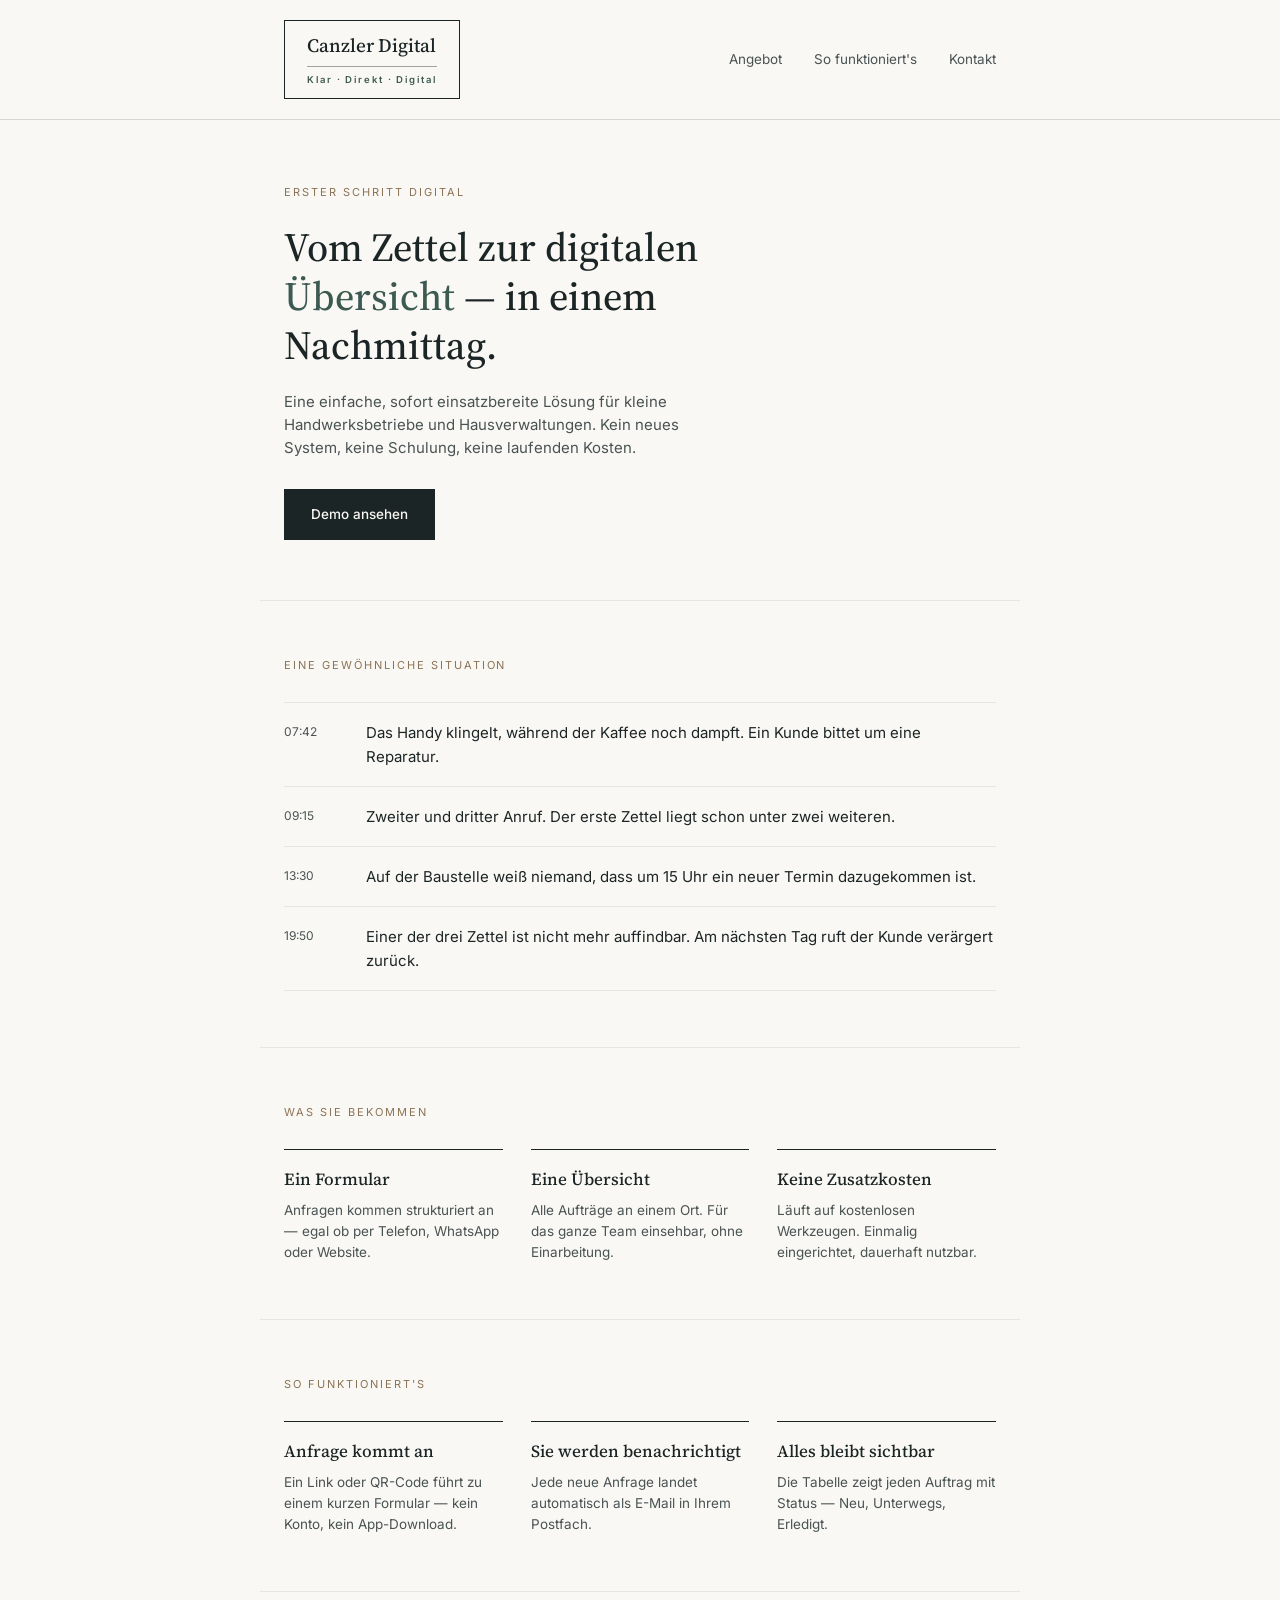
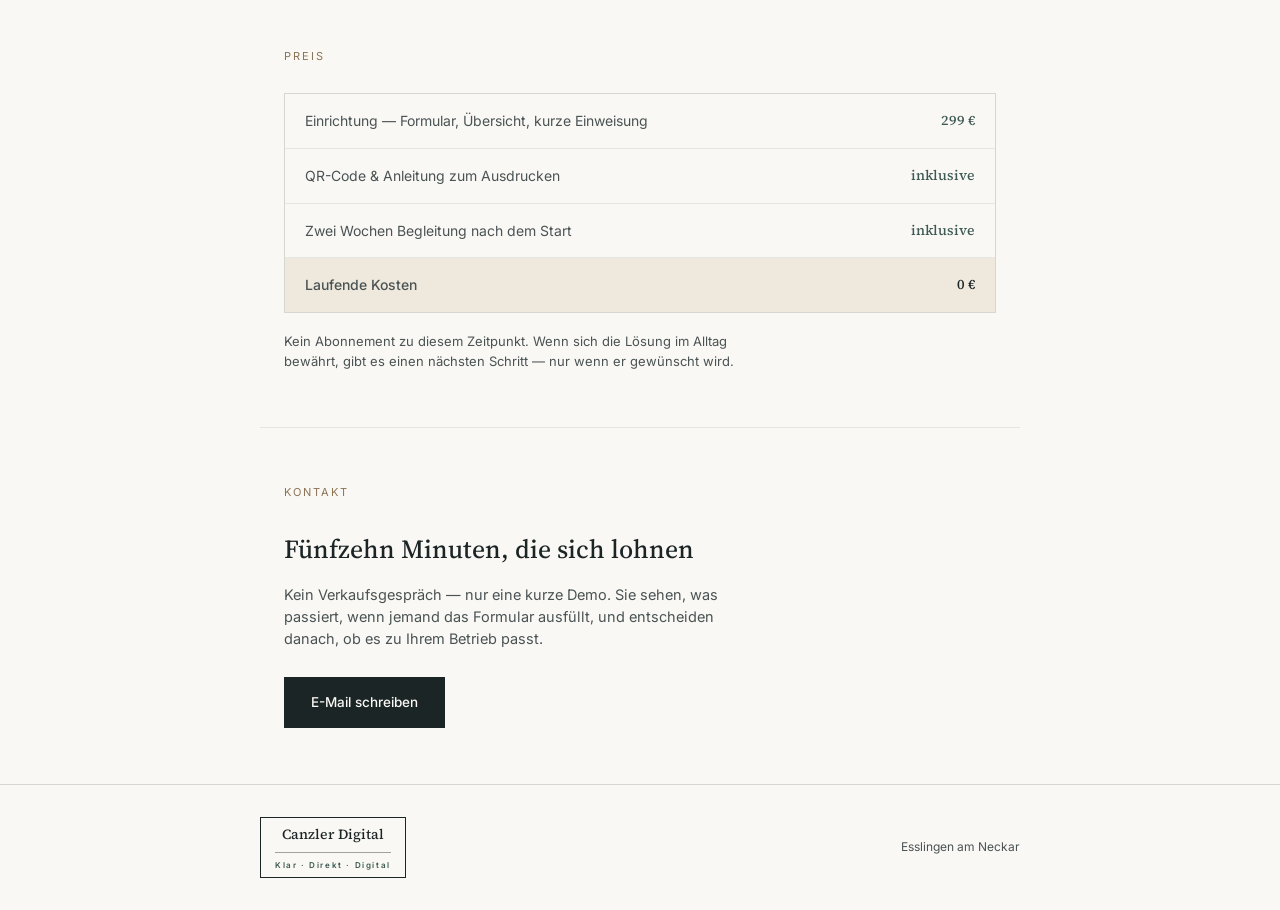
==== index.html @ 54c387e0 "Initial commit: static Canzler Digital website" ====
<!DOCTYPE html>
<html lang="de">
<head>
<meta charset="UTF-8">
<meta name="viewport" content="width=device-width, initial-scale=1.0">
<meta name="description" content="Canzler Digital — ein digitales Auftragsbuch für kleine Handwerksbetriebe und Hausverwaltungen. Eingerichtet in einem Nachmittag, ohne neue Software.">
<title>Canzler Digital — Vom Zettel zur digitalen Übersicht</title>
<link rel="preconnect" href="https://fonts.googleapis.com">
<link rel="preconnect" href="https://fonts.gstatic.com" crossorigin>
<link href="https://fonts.googleapis.com/css2?family=Source+Serif+4:opsz,wght@8..60,400;8..60,500;8..60,600&family=Inter:wght@400;500;600&display=swap" rel="stylesheet">
<link rel="stylesheet" href="style.css">
</head>
<body>

<header class="site-header">
  <div class="header-inner">
    <a href="#top" class="lockup" aria-label="Canzler Digital — Startseite">
      <span class="lockup-name">Canzler Digital</span>
      <span class="lockup-rule"></span>
      <span class="lockup-claim">Klar · Direkt · Digital</span>
    </a>

    <button class="menu-toggle" aria-expanded="false" aria-controls="primary-nav" aria-label="Menü öffnen">
      <span></span><span></span><span></span>
    </button>

    <nav id="primary-nav" class="primary-nav">
      <a href="#angebot">Angebot</a>
      <a href="#funktion">So funktioniert's</a>
      <a href="#kontakt">Kontakt</a>
    </nav>
  </div>
</header>

<main id="top">

  <!-- HERO -->
  <section class="hero">
    <p class="eyebrow">Erster Schritt Digital</p>
    <h1>Vom Zettel zur digitalen <em>Übersicht</em> — in einem Nachmittag.</h1>
    <p class="hero-lead">Eine einfache, sofort einsatzbereite Lösung für kleine Handwerksbetriebe und Hausverwaltungen. Kein neues System, keine Schulung, keine laufenden Kosten.</p>
    <a href="#kontakt" class="btn-primary">Demo ansehen</a>
  </section>

  <!-- PROBLEM SZENE -->
  <section class="scenes" aria-label="Eine gewöhnliche Situation ohne digitale Übersicht">
    <p class="section-label">Eine gewöhnliche Situation</p>
    <div class="scene">
      <span class="scene-time">07:42</span>
      <p>Das Handy klingelt, während der Kaffee noch dampft. Ein Kunde bittet um eine Reparatur.</p>
    </div>
    <div class="scene">
      <span class="scene-time">09:15</span>
      <p>Zweiter und dritter Anruf. Der erste Zettel liegt schon unter zwei weiteren.</p>
    </div>
    <div class="scene">
      <span class="scene-time">13:30</span>
      <p>Auf der Baustelle weiß niemand, dass um 15 Uhr ein neuer Termin dazugekommen ist.</p>
    </div>
    <div class="scene">
      <span class="scene-time">19:50</span>
      <p>Einer der drei Zettel ist nicht mehr auffindbar. Am nächsten Tag ruft der Kunde verärgert zurück.</p>
    </div>
  </section>

  <!-- ANGEBOT -->
  <section class="offer" id="angebot">
    <p class="section-label">Was Sie bekommen</p>
    <div class="offer-grid">
      <article class="offer-item">
        <h3>Ein Formular</h3>
        <p>Anfragen kommen strukturiert an — egal ob per Telefon, WhatsApp oder Website.</p>
      </article>
      <article class="offer-item">
        <h3>Eine Übersicht</h3>
        <p>Alle Aufträge an einem Ort. Für das ganze Team einsehbar, ohne Einarbeitung.</p>
      </article>
      <article class="offer-item">
        <h3>Keine Zusatzkosten</h3>
        <p>Läuft auf kostenlosen Werkzeugen. Einmalig eingerichtet, dauerhaft nutzbar.</p>
      </article>
    </div>
  </section>

  <!-- SO FUNKTIONIERT'S -->
  <section class="how" id="funktion">
    <p class="section-label">So funktioniert's</p>
    <div class="how-grid">
      <article class="how-item">
        <h3>Anfrage kommt an</h3>
        <p>Ein Link oder QR-Code führt zu einem kurzen Formular — kein Konto, kein App-Download.</p>
      </article>
      <article class="how-item">
        <h3>Sie werden benachrichtigt</h3>
        <p>Jede neue Anfrage landet automatisch als E-Mail in Ihrem Postfach.</p>
      </article>
      <article class="how-item">
        <h3>Alles bleibt sichtbar</h3>
        <p>Die Tabelle zeigt jeden Auftrag mit Status — Neu, Unterwegs, Erledigt.</p>
      </article>
    </div>
  </section>

  <!-- PREIS -->
  <section class="pricing">
    <p class="section-label">Preis</p>
    <div class="pricing-card">
      <div class="pricing-row">
        <span>Einrichtung — Formular, Übersicht, kurze Einweisung</span>
        <span class="price">299 €</span>
      </div>
      <div class="pricing-row">
        <span>QR-Code &amp; Anleitung zum Ausdrucken</span>
        <span class="price">inklusive</span>
      </div>
      <div class="pricing-row">
        <span>Zwei Wochen Begleitung nach dem Start</span>
        <span class="price">inklusive</span>
      </div>
      <div class="pricing-row pricing-total">
        <span>Laufende Kosten</span>
        <span class="price">0 €</span>
      </div>
    </div>
    <p class="pricing-note">Kein Abonnement zu diesem Zeitpunkt. Wenn sich die Lösung im Alltag bewährt, gibt es einen nächsten Schritt — nur wenn er gewünscht wird.</p>
  </section>

  <!-- KONTAKT -->
  <section class="contact" id="kontakt">
    <p class="section-label">Kontakt</p>
    <h2>Fünfzehn Minuten, die sich lohnen</h2>
    <p class="contact-lead">Kein Verkaufsgespräch — nur eine kurze Demo. Sie sehen, was passiert, wenn jemand das Formular ausfüllt, und entscheiden danach, ob es zu Ihrem Betrieb passt.</p>
    <a href="mailto:hallo@canzler-digital.de" class="btn-primary">E-Mail schreiben</a>
  </section>

</main>

<footer class="site-footer">
  <div class="footer-inner">
    <a href="#top" class="lockup lockup-small" aria-label="Canzler Digital">
      <span class="lockup-name">Canzler Digital</span>
      <span class="lockup-rule"></span>
      <span class="lockup-claim">Klar · Direkt · Digital</span>
    </a>
    <p class="footer-meta">Esslingen am Neckar</p>
  </div>
</footer>

<script>
  const toggle = document.querySelector('.menu-toggle');
  const nav = document.querySelector('.primary-nav');

  toggle.addEventListener('click', () => {
    const isOpen = nav.classList.toggle('is-open');
    toggle.setAttribute('aria-expanded', isOpen);
  });

  nav.querySelectorAll('a').forEach(link => {
    link.addEventListener('click', () => {
      nav.classList.remove('is-open');
      toggle.setAttribute('aria-expanded', 'false');
    });
  });
</script>

</body>
</html>
---- style.css ----
/* ===========================================================
   CANZLER DIGITAL — Stylesheet
   Token-System:
   Farbe:  Papier #FAF8F4 · Tinte #1C2526 · Petrol #3D5A52 · Leder #8B7355
   Typo:   Source Serif 4 (Marke/Überschriften) · Inter (Fließtext)
   Signatur: das gerahmte Siegel-Lockup (Name + Claim als feste Einheit)
   =========================================================== */

:root {
  --paper: #faf8f4;
  --sand: #efe9dd;
  --ink: #1c2526;
  --ink-soft: #4a5354;
  --petrol: #3d5a52;
  --leather: #8b7355;
  --line: rgba(28, 37, 38, 0.16);
  --line-soft: rgba(28, 37, 38, 0.09);

  --font-display: 'Source Serif 4', Georgia, serif;
  --font-body: 'Inter', -apple-system, sans-serif;

  --max-width: 760px;
}

@media (prefers-reduced-motion: reduce) {
  * { animation-duration: 0.01ms !important; transition-duration: 0.01ms !important; }
}

* { box-sizing: border-box; }
html { scroll-behavior: smooth; }
body {
  margin: 0;
  font-family: var(--font-body);
  background: var(--paper);
  color: var(--ink);
  line-height: 1.55;
  -webkit-font-smoothing: antialiased;
}

a { color: inherit; text-decoration: none; }
a:focus-visible,
button:focus-visible {
  outline: 2px solid var(--petrol);
  outline-offset: 3px;
}

/* ===== SIGNATURE: das Siegel-Lockup ===== */
.lockup {
  display: inline-flex;
  flex-direction: column;
  align-items: center;
  border: 1.5px solid var(--ink);
  padding: 10px 22px;
  flex-shrink: 0;
}
.lockup-name {
  font-family: var(--font-display);
  font-size: 19px;
  font-weight: 500;
  color: var(--ink);
  white-space: nowrap;
}
.lockup-rule {
  width: 100%;
  height: 1px;
  background: var(--ink);
  opacity: 0.4;
  margin: 6px 0;
}
.lockup-claim {
  font-size: 9.5px;
  letter-spacing: 0.2em;
  font-weight: 600;
  color: var(--petrol);
  white-space: nowrap;
}
.lockup-small {
  padding: 6px 14px;
}
.lockup-small .lockup-name { font-size: 14px; }
.lockup-small .lockup-claim { font-size: 8px; }

/* ===== HEADER ===== */
.site-header {
  border-bottom: 1px solid var(--line);
  background: var(--paper);
  position: sticky;
  top: 0;
  z-index: 50;
}
.header-inner {
  max-width: var(--max-width);
  margin: 0 auto;
  padding: 20px 24px;
  display: flex;
  align-items: center;
  justify-content: space-between;
  gap: 20px;
}

.menu-toggle {
  display: none;
  width: 28px;
  height: 22px;
  flex-direction: column;
  justify-content: space-between;
  background: none;
  border: none;
  cursor: pointer;
  padding: 0;
}
.menu-toggle span {
  display: block;
  height: 1.5px;
  width: 100%;
  background: var(--ink);
}
.menu-toggle span:nth-child(2) { width: 70%; }

.primary-nav {
  display: flex;
  gap: 32px;
  font-size: 13.5px;
  color: var(--ink-soft);
}
.primary-nav a:hover { color: var(--ink); }

/* ===== MAIN SECTIONS — shared rhythm ===== */
main > section {
  max-width: var(--max-width);
  margin: 0 auto;
  padding: 56px 24px;
  border-bottom: 1px solid var(--line-soft);
}
main > section:last-child { border-bottom: none; }

.section-label {
  font-size: 11px;
  letter-spacing: 0.18em;
  text-transform: uppercase;
  color: var(--leather);
  margin: 0 0 28px;
}

/* ===== HERO ===== */
.hero { padding-top: 64px; padding-bottom: 60px; }
.eyebrow {
  font-size: 11px;
  letter-spacing: 0.18em;
  text-transform: uppercase;
  color: var(--leather);
  margin: 0 0 22px;
}
.hero h1 {
  font-family: var(--font-display);
  font-weight: 500;
  font-size: clamp(28px, 5vw, 40px);
  line-height: 1.22;
  max-width: 480px;
  margin: 0 0 20px;
  color: var(--ink);
}
.hero h1 em {
  font-style: normal;
  color: var(--petrol);
}
.hero-lead {
  font-size: 15px;
  color: var(--ink-soft);
  max-width: 420px;
  margin: 0 0 30px;
}

.btn-primary {
  display: inline-flex;
  align-items: center;
  background: var(--ink);
  color: var(--paper);
  font-size: 13.5px;
  font-weight: 500;
  padding: 14px 26px;
  border: 1.5px solid var(--ink);
  transition: background 0.15s, color 0.15s;
}
.btn-primary:hover {
  background: var(--paper);
  color: var(--ink);
}

/* ===== PROBLEM SZENEN ===== */
.scenes .scene {
  display: grid;
  grid-template-columns: 64px 1fr;
  gap: 18px;
  padding: 18px 0;
  border-top: 1px solid var(--line-soft);
}
.scenes .scene:last-child { border-bottom: 1px solid var(--line-soft); }
.scene-time {
  font-family: var(--font-body);
  font-size: 12px;
  color: var(--ink-soft);
  padding-top: 2px;
}
.scene p { margin: 0; font-size: 15px; }

/* ===== OFFER / HOW — three-column pattern (no numbering, just rule) ===== */
.offer-grid,
.how-grid {
  display: grid;
  grid-template-columns: repeat(3, 1fr);
  gap: 28px;
}
.offer-item,
.how-item {
  border-top: 1.5px solid var(--ink);
  padding-top: 16px;
}
.offer-item h3,
.how-item h3 {
  font-family: var(--font-display);
  font-weight: 500;
  font-size: 17px;
  margin: 0 0 8px;
}
.offer-item p,
.how-item p {
  font-size: 13.5px;
  color: var(--ink-soft);
  margin: 0;
}

/* ===== PRICING ===== */
.pricing-card {
  border: 1px solid var(--line);
}
.pricing-row {
  display: flex;
  justify-content: space-between;
  gap: 20px;
  padding: 16px 20px;
  font-size: 14px;
  border-bottom: 1px solid var(--line-soft);
}
.pricing-row:last-child { border-bottom: none; }
.pricing-row span:first-child { color: var(--ink-soft); }
.price {
  font-family: var(--font-display);
  font-weight: 500;
  color: var(--petrol);
  white-space: nowrap;
}
.pricing-total {
  background: var(--sand);
  font-weight: 500;
}
.pricing-total .price { color: var(--ink); }
.pricing-note {
  font-size: 13px;
  color: var(--ink-soft);
  margin: 18px 0 0;
  max-width: 480px;
}

/* ===== CONTACT ===== */
.contact h2 {
  font-family: var(--font-display);
  font-weight: 500;
  font-size: 26px;
  margin: 0 0 14px;
}
.contact-lead {
  font-size: 14.5px;
  color: var(--ink-soft);
  max-width: 440px;
  margin: 0 0 26px;
}

/* ===== FOOTER ===== */
.site-footer {
  border-top: 1px solid var(--line);
  padding: 32px 24px;
}
.footer-inner {
  max-width: var(--max-width);
  margin: 0 auto;
  display: flex;
  align-items: center;
  justify-content: space-between;
  gap: 16px;
  flex-wrap: wrap;
}
.footer-meta {
  font-size: 12px;
  color: var(--ink-soft);
  margin: 0;
}

/* ===========================================================
   MOBILE — reflow, not just shrink
   =========================================================== */
@media (max-width: 640px) {
  .header-inner { padding: 16px 20px; }
  .lockup { padding: 8px 16px; }
  .lockup-name { font-size: 16px; }
  .lockup-claim { font-size: 8px; }

  .menu-toggle { display: flex; }

  .primary-nav {
    position: absolute;
    top: 100%;
    left: 0;
    right: 0;
    background: var(--paper);
    border-bottom: 1px solid var(--line);
    flex-direction: column;
    gap: 0;
    max-height: 0;
    overflow: hidden;
    transition: max-height 0.25s ease;
  }
  .primary-nav.is-open { max-height: 220px; }
  .primary-nav a {
    padding: 16px 20px;
    border-top: 1px solid var(--line-soft);
  }

  main > section { padding: 40px 20px; }
  .hero { padding-top: 40px; }

  .offer-grid,
  .how-grid {
    grid-template-columns: 1fr;
    gap: 22px;
  }

  .pricing-row { font-size: 13.5px; padding: 14px 16px; }

  .footer-inner { flex-direction: column; align-items: flex-start; gap: 14px; }
}
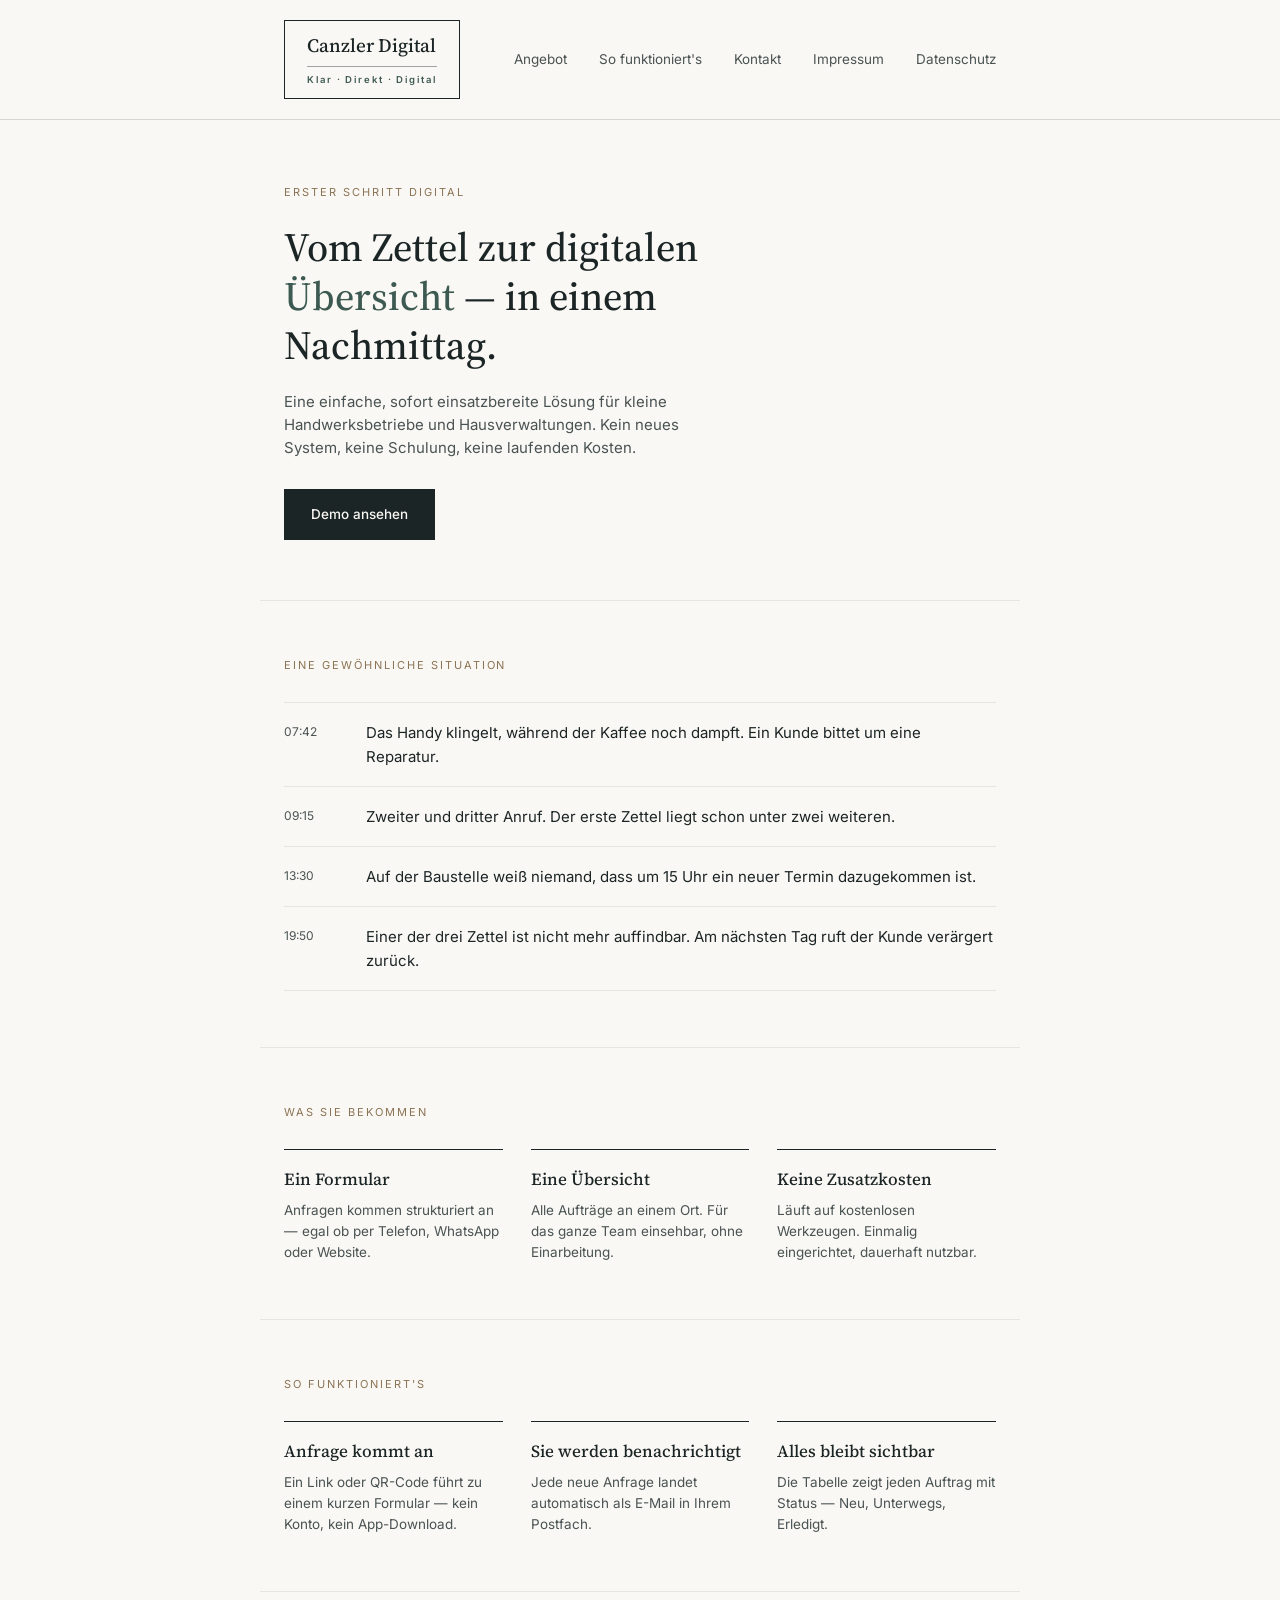
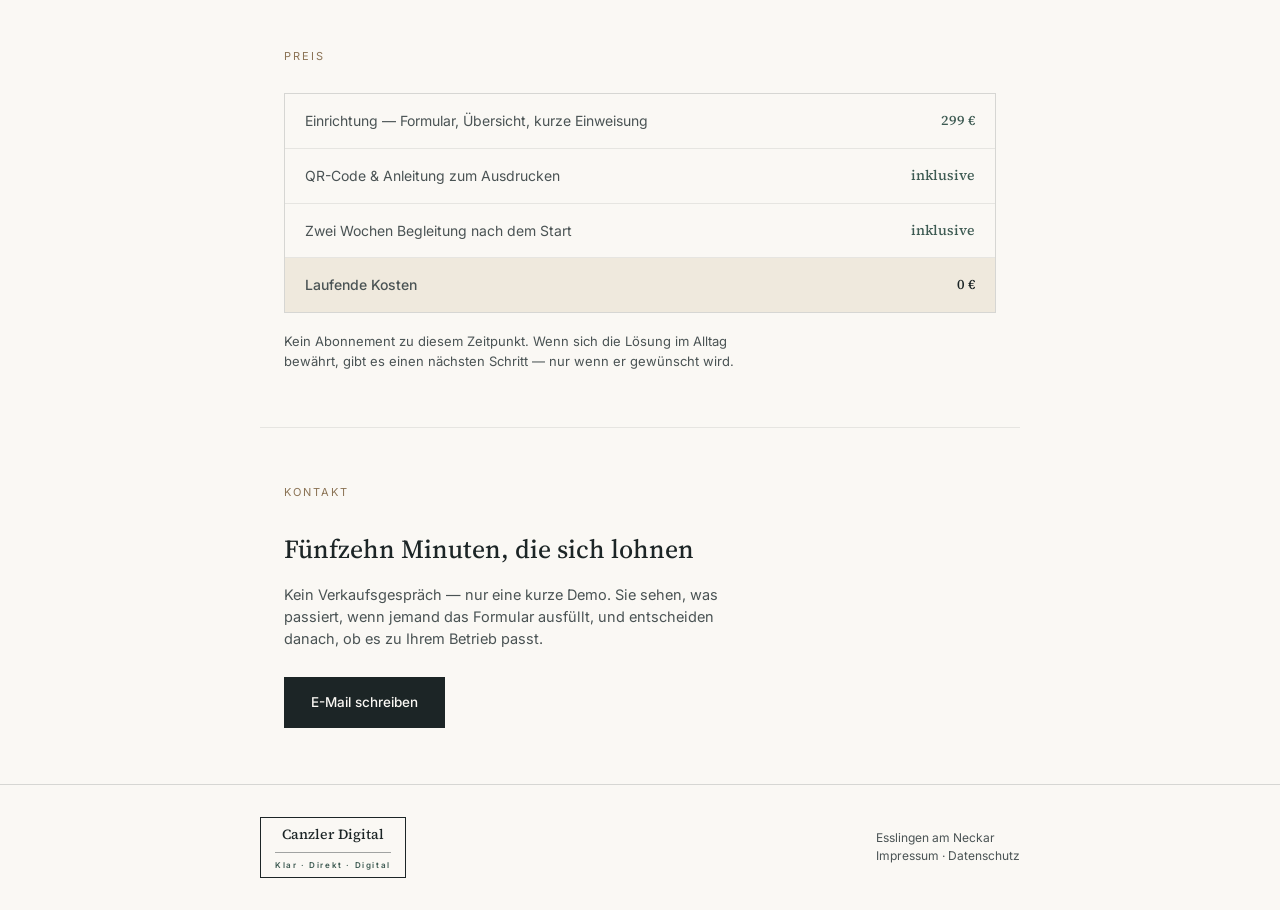
==== commit 5dd67f8e: "Add legal pages and Cloudflare deployment notes" ====
--- a/index.html
+++ b/index.html
@@ -28,6 +28,8 @@
       <a href="#angebot">Angebot</a>
       <a href="#funktion">So funktioniert's</a>
       <a href="#kontakt">Kontakt</a>
+      <a href="impressum.html">Impressum</a>
+      <a href="datenschutz.html">Datenschutz</a>
     </nav>
   </div>
 </header>
@@ -142,7 +144,10 @@
       <span class="lockup-rule"></span>
       <span class="lockup-claim">Klar · Direkt · Digital</span>
     </a>
-    <p class="footer-meta">Esslingen am Neckar</p>
+    <div>
+      <p class="footer-meta">Esslingen am Neckar</p>
+      <p class="footer-meta"><a href="impressum.html">Impressum</a> · <a href="datenschutz.html">Datenschutz</a></p>
+    </div>
   </div>
 </footer>
 
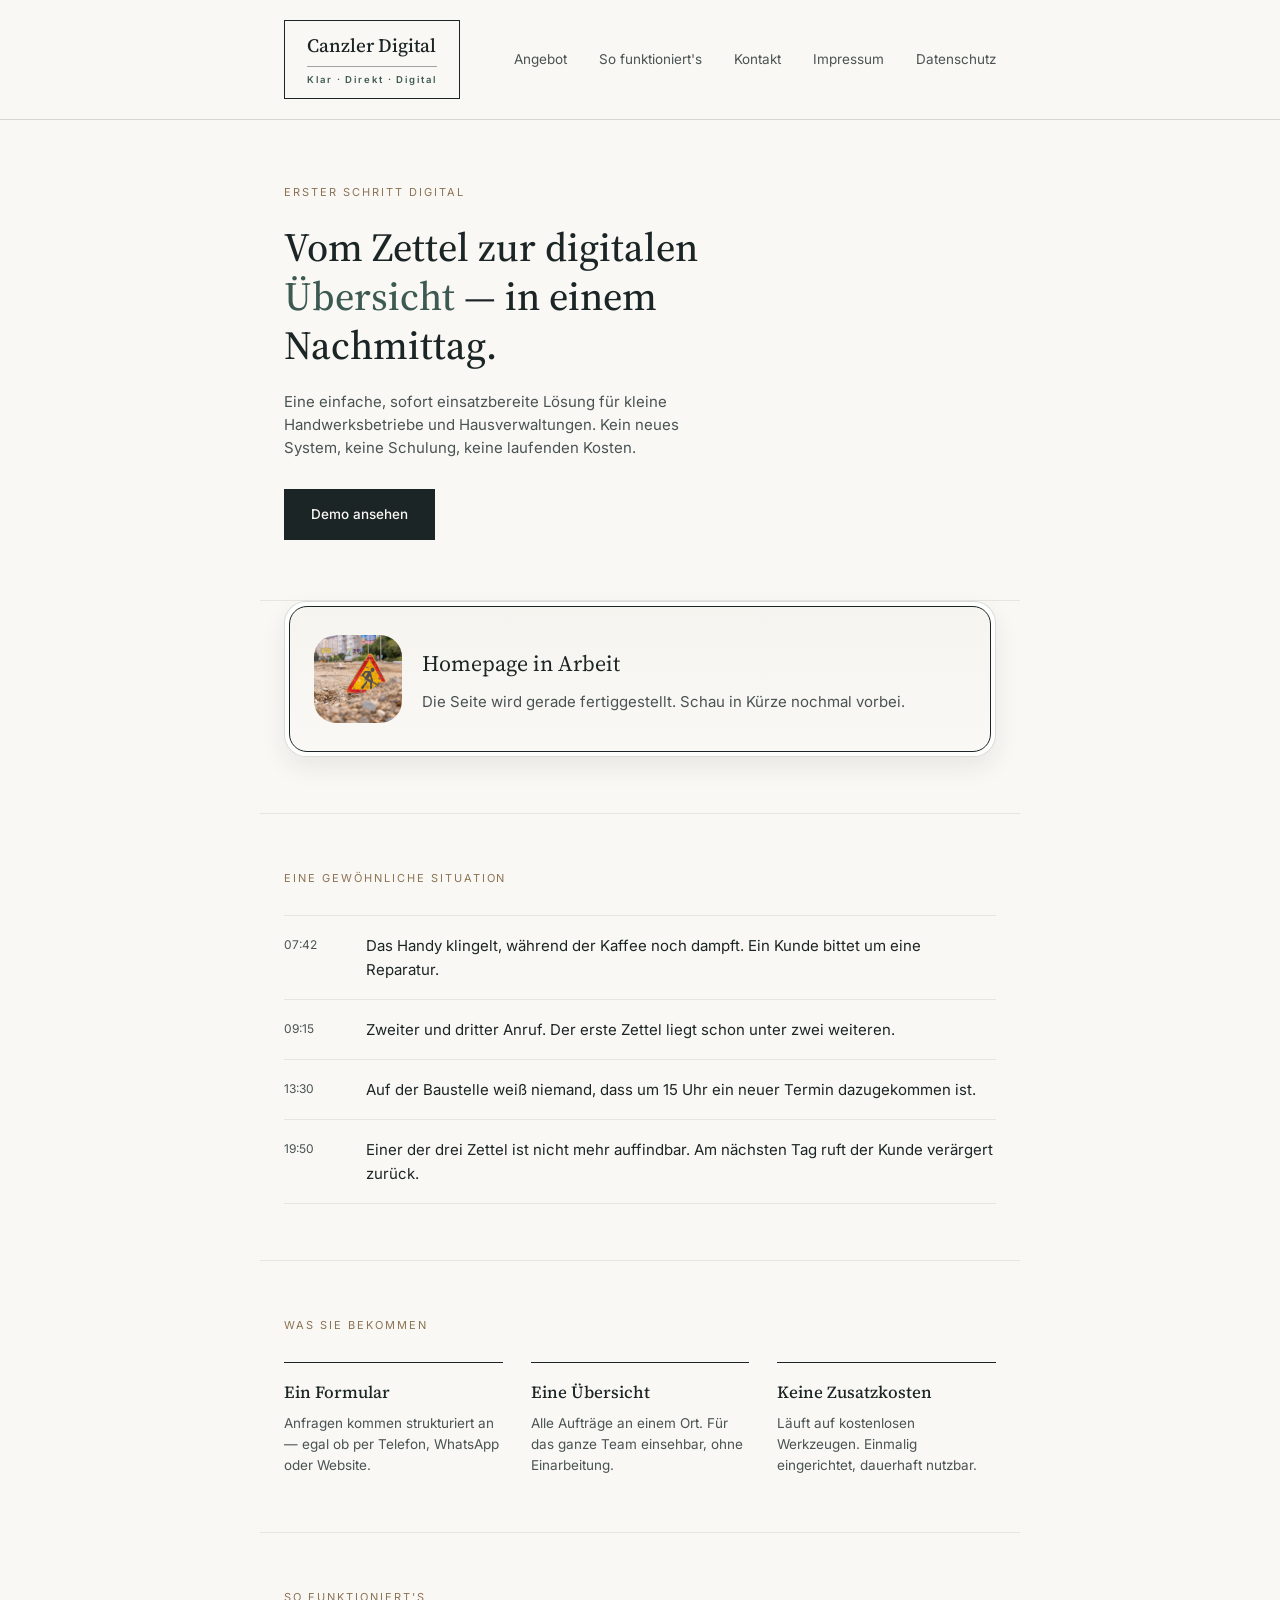
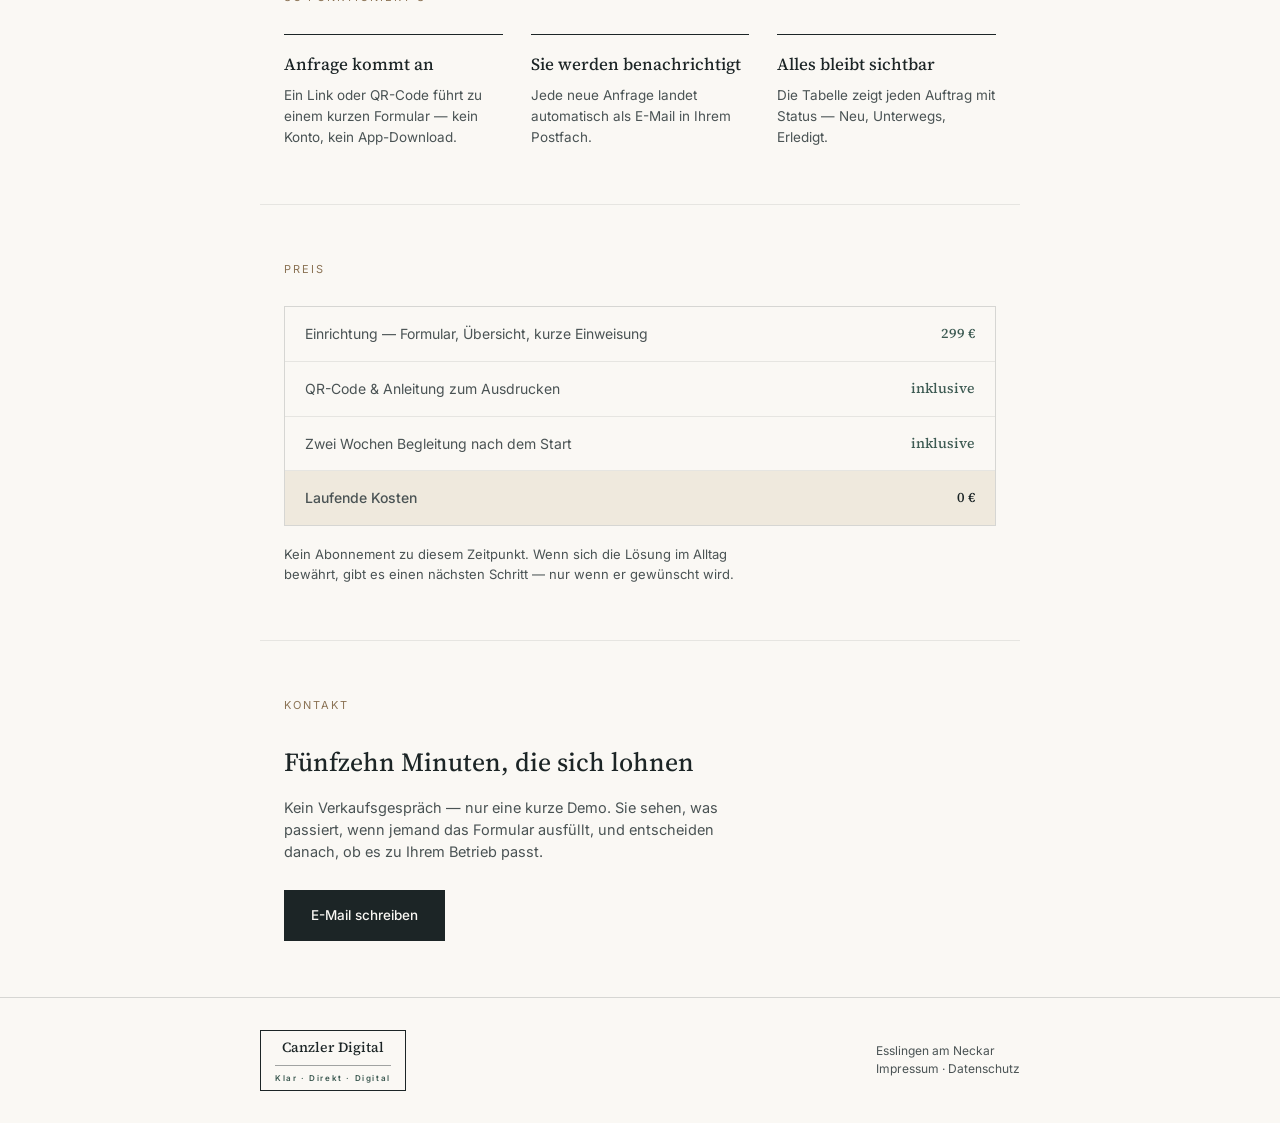
==== commit 1339adfd: "Update homepage work-in-progress box and add under-construction image" ====
--- a/index.html
+++ b/index.html
@@ -42,6 +42,20 @@
     <h1>Vom Zettel zur digitalen <em>Übersicht</em> — in einem Nachmittag.</h1>
     <p class="hero-lead">Eine einfache, sofort einsatzbereite Lösung für kleine Handwerksbetriebe und Hausverwaltungen. Kein neues System, keine Schulung, keine laufenden Kosten.</p>
     <a href="#kontakt" class="btn-primary">Demo ansehen</a>
+  </section>
+
+  <section class="work-in-progress" aria-label="Homepage in Arbeit">
+    <div class="work-frame">
+      <div class="work-card">
+        <div class="work-icon" aria-hidden="true">
+          <img src="images/under-construction.jpg" alt="Baustellenschild" class="work-image">
+        </div>
+        <div class="work-copy">
+          <p class="work-label">Homepage in Arbeit</p>
+          <p class="work-text">Die Seite wird gerade fertiggestellt. Schau in Kürze nochmal vorbei.</p>
+        </div>
+      </div>
+    </div>
   </section>
 
   <!-- PROBLEM SZENE -->
--- a/style.css
+++ b/style.css
@@ -169,6 +169,57 @@
   color: var(--ink-soft);
   max-width: 420px;
   margin: 0 0 30px;
+}
+
+.work-in-progress {
+  padding: 0 24px 56px;
+}
+.work-frame {
+  max-width: var(--max-width);
+  margin: 0 auto;
+  padding: 4px;
+  border: 1px solid var(--line);
+  border-radius: 22px;
+  background: linear-gradient(180deg, rgba(255,255,255,0.9), rgba(255,255,255,0.8));
+  box-shadow: 0 10px 24px rgba(28, 37, 38, 0.08);
+}
+.work-card {
+  display: flex;
+  align-items: center;
+  gap: 20px;
+  border: 1px solid var(--ink);
+  background: linear-gradient(180deg, rgba(245, 243, 238, 0.9), rgba(250, 248, 244, 0.95));
+  padding: 28px 24px;
+  border-radius: 18px;
+}
+.work-icon {
+  flex-shrink: 0;
+  width: 88px;
+  height: 88px;
+  display: grid;
+  place-items: center;
+  background: rgba(61, 90, 82, 0.08);
+  border-radius: 22px;
+  overflow: hidden;
+}
+.work-image {
+  width: 100%;
+  height: 100%;
+  object-fit: cover;
+}
+.work-copy {
+  min-width: 0;
+}
+.work-label {
+  font-family: var(--font-display);
+  font-size: 22px;
+  margin: 0 0 10px;
+  color: var(--ink);
+}
+.work-text {
+  margin: 0;
+  font-size: 15px;
+  color: var(--ink-soft);
 }
 
 .btn-primary {
